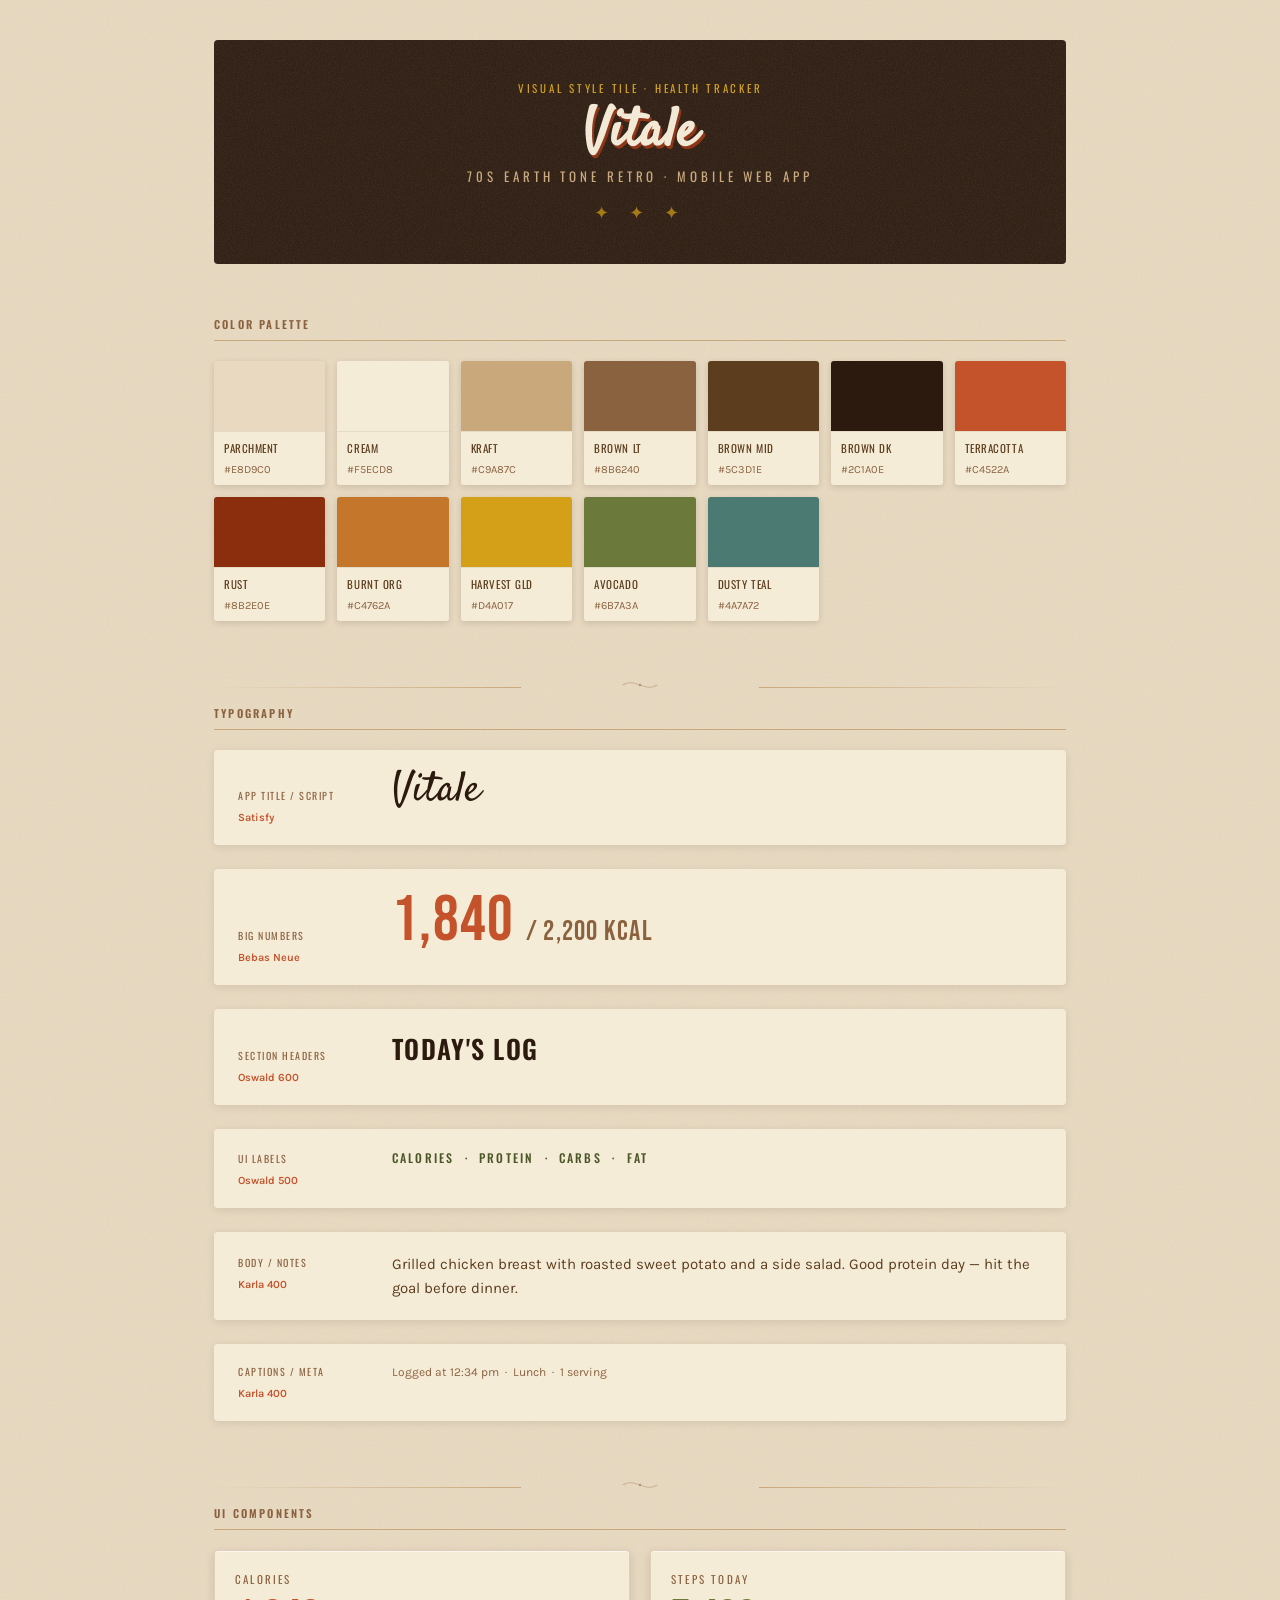
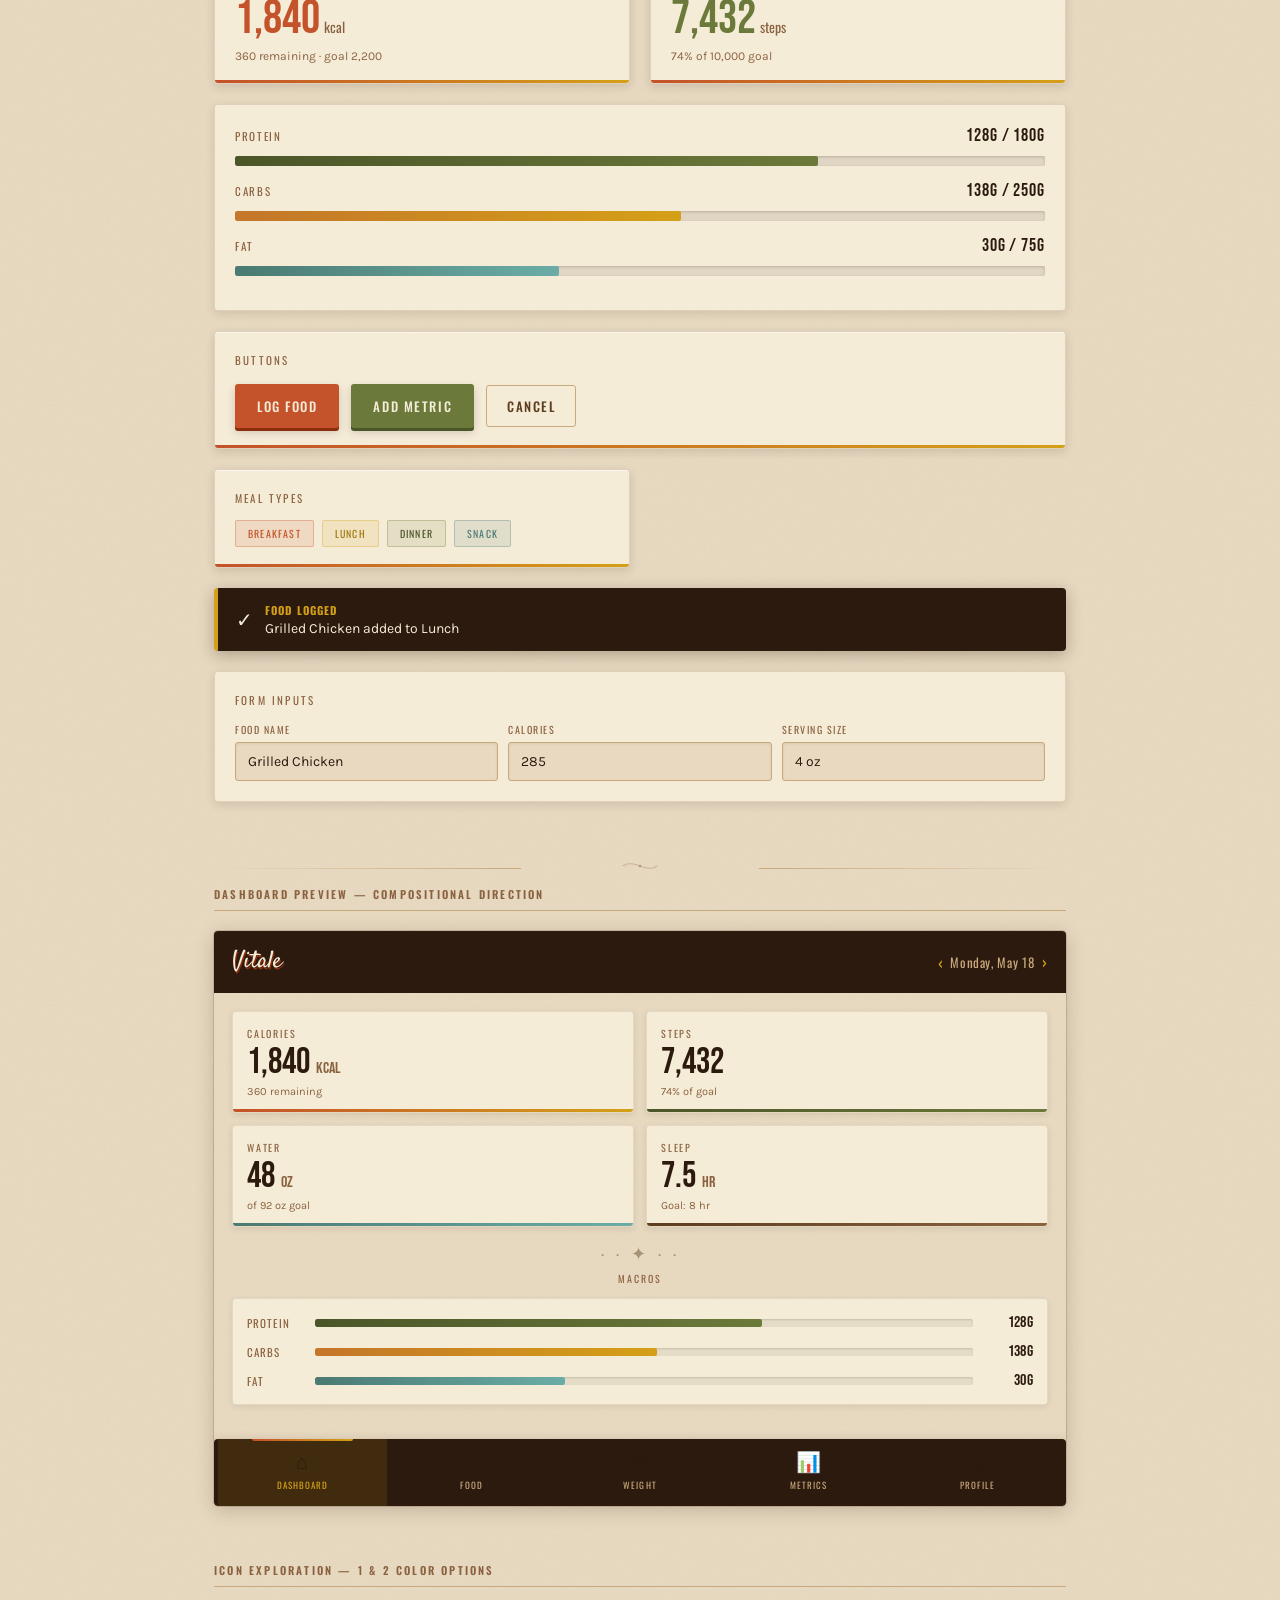
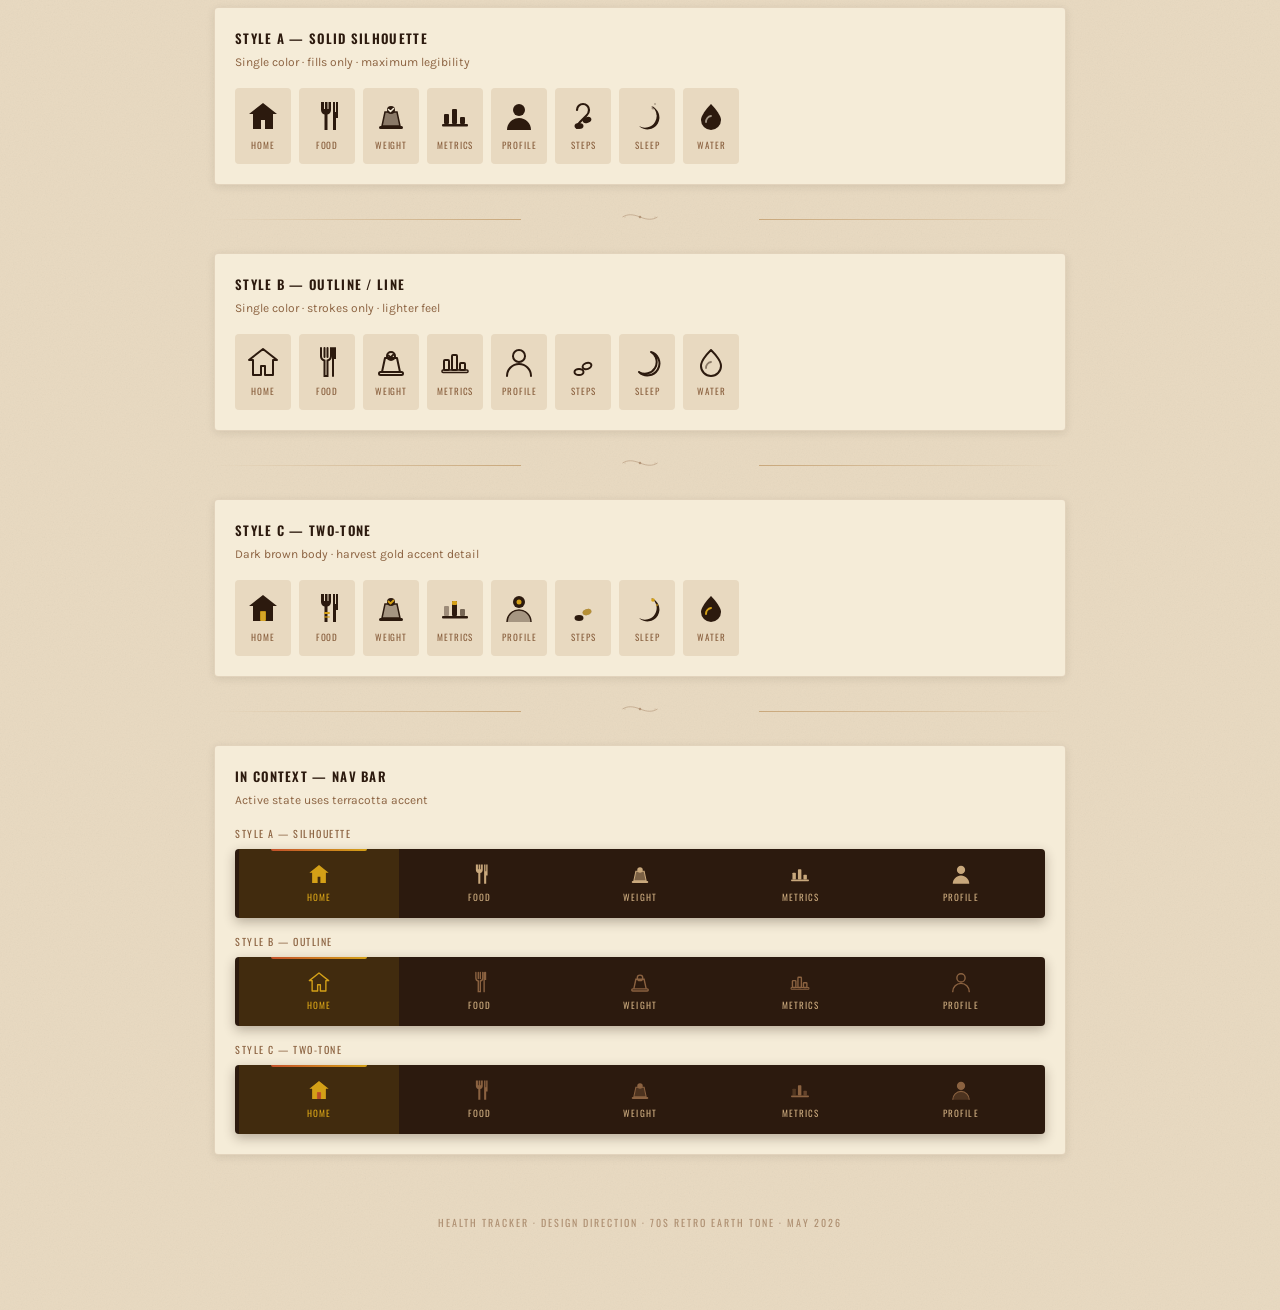
==== style-tile.html @ 986848d3 "Design refresh: Vitale brand, earth-tone palette, full UI overhaul - New design system: parchment/kr" ====
<!DOCTYPE html>
<html lang="en">
<head>
<meta charset="UTF-8">
<meta name="viewport" content="width=device-width, initial-scale=1.0">
<title>Health Tracker — Style Tile</title>
<link rel="preconnect" href="https://fonts.googleapis.com">
<link rel="preconnect" href="https://fonts.gstatic.com" crossorigin>
<link href="https://fonts.googleapis.com/css2?family=Bebas+Neue&family=Playfair+Display:ital,wght@0,700;1,400&family=Satisfy&family=Karla:wght@400;600;700&family=Oswald:wght@400;500;600&display=swap" rel="stylesheet">
<style>
  /* ── Reset ── */
  *, *::before, *::after { box-sizing: border-box; margin: 0; padding: 0; }

  /* ── Palette ── */
  :root {
    --parchment:    #E8D9C0;
    --kraft:        #C9A87C;
    --cream:        #F5ECD8;
    --brown-dark:   #2C1A0E;
    --brown-mid:    #5C3D1E;
    --brown-light:  #8B6240;
    --terracotta:   #C4522A;
    --burnt-orange: #C4762A;
    --harvest-gold: #D4A017;
    --avocado:      #6B7A3A;
    --avocado-dark: #4A5628;
    --dusty-teal:   #4A7A72;
    --rust:         #8B2E0E;
  }

  /* ── Grain texture via SVG noise ── */
  body {
    background-color: var(--parchment);
    background-image: url("data:image/svg+xml,%3Csvg xmlns='http://www.w3.org/2000/svg' width='300' height='300'%3E%3Cfilter id='n'%3E%3CfeTurbulence type='fractalNoise' baseFrequency='0.75' numOctaves='4' stitchTiles='stitch'/%3E%3CfeColorMatrix type='saturate' values='0'/%3E%3C/filter%3E%3Crect width='300' height='300' filter='url(%23n)' opacity='0.08'/%3E%3C/svg%3E");
    font-family: 'Karla', sans-serif;
    color: var(--brown-dark);
    padding: 40px 24px 80px;
    max-width: 900px;
    margin: 0 auto;
  }

  /* ── Section utility ── */
  .section { margin-bottom: 56px; }
  .section-label {
    font-family: 'Oswald', sans-serif;
    font-size: 11px;
    font-weight: 600;
    letter-spacing: 0.2em;
    text-transform: uppercase;
    color: var(--brown-light);
    margin-bottom: 20px;
    padding-bottom: 8px;
    border-bottom: 1px solid var(--kraft);
  }

  /* ── Flourish divider ── */
  .flourish {
    text-align: center;
    color: var(--brown-light);
    font-size: 22px;
    margin: 8px 0 28px;
    opacity: 0.6;
    letter-spacing: 6px;
  }

  /* ══════════════════════════════════
     HEADER
  ══════════════════════════════════ */
  .tile-header {
    text-align: center;
    margin-bottom: 52px;
    padding: 40px 24px;
    background: var(--brown-dark);
    border-radius: 4px;
    position: relative;
    overflow: hidden;
  }
  .tile-header::before {
    content: '';
    position: absolute;
    inset: 0;
    background-image: url("data:image/svg+xml,%3Csvg xmlns='http://www.w3.org/2000/svg' width='300' height='300'%3E%3Cfilter id='n'%3E%3CfeTurbulence type='fractalNoise' baseFrequency='0.75' numOctaves='4' stitchTiles='stitch'/%3E%3CfeColorMatrix type='saturate' values='0'/%3E%3C/filter%3E%3Crect width='300' height='300' filter='url(%23n)' opacity='0.12'/%3E%3C/svg%3E");
    pointer-events: none;
  }
  .tile-header .eyebrow {
    font-family: 'Oswald', sans-serif;
    font-size: 11px;
    letter-spacing: 0.25em;
    text-transform: uppercase;
    color: var(--harvest-gold);
    margin-bottom: 10px;
  }
  .tile-header h1 {
    font-family: 'Satisfy', cursive;
    font-size: 54px;
    color: var(--cream);
    line-height: 1;
    margin-bottom: 6px;
    text-shadow: 2px 3px 0 var(--rust);
  }
  .tile-header .subtitle {
    font-family: 'Oswald', sans-serif;
    font-size: 13px;
    letter-spacing: 0.3em;
    text-transform: uppercase;
    color: var(--kraft);
  }
  .header-ornament {
    color: var(--harvest-gold);
    font-size: 18px;
    margin-top: 16px;
    opacity: 0.7;
    letter-spacing: 8px;
  }

  /* ══════════════════════════════════
     COLOR PALETTE
  ══════════════════════════════════ */
  .palette-grid {
    display: grid;
    grid-template-columns: repeat(auto-fill, minmax(100px, 1fr));
    gap: 12px;
  }
  .swatch {
    border-radius: 3px;
    overflow: hidden;
    box-shadow: 0 2px 6px rgba(44,26,14,0.15);
  }
  .swatch-color {
    height: 70px;
  }
  .swatch-info {
    background: var(--cream);
    padding: 8px 10px;
    border-top: 1px solid rgba(44,26,14,0.08);
  }
  .swatch-name {
    font-family: 'Oswald', sans-serif;
    font-size: 11px;
    letter-spacing: 0.05em;
    text-transform: uppercase;
    color: var(--brown-mid);
    display: block;
    margin-bottom: 2px;
  }
  .swatch-hex {
    font-family: 'Karla', monospace;
    font-size: 11px;
    color: var(--brown-light);
  }

  /* ══════════════════════════════════
     TYPOGRAPHY
  ══════════════════════════════════ */
  .type-specimens { display: flex; flex-direction: column; gap: 24px; }
  .type-specimen {
    background: var(--cream);
    border-radius: 4px;
    padding: 20px 24px;
    box-shadow: 0 2px 8px rgba(44,26,14,0.10);
    display: flex;
    align-items: baseline;
    gap: 24px;
  }
  .type-meta {
    min-width: 130px;
    flex-shrink: 0;
  }
  .type-role {
    font-family: 'Oswald', sans-serif;
    font-size: 10px;
    letter-spacing: 0.15em;
    text-transform: uppercase;
    color: var(--brown-light);
    display: block;
    margin-bottom: 3px;
  }
  .type-font-name {
    font-size: 11px;
    color: var(--terracotta);
    font-weight: 600;
  }

  .type-app-title {
    font-family: 'Satisfy', cursive;
    font-size: 42px;
    color: var(--brown-dark);
    line-height: 1;
  }
  .type-display-num {
    font-family: 'Bebas Neue', sans-serif;
    font-size: 64px;
    color: var(--terracotta);
    line-height: 1;
    letter-spacing: 0.02em;
  }
  .type-display-num span {
    font-size: 28px;
    color: var(--brown-light);
  }
  .type-heading {
    font-family: 'Oswald', sans-serif;
    font-size: 26px;
    font-weight: 600;
    letter-spacing: 0.05em;
    text-transform: uppercase;
    color: var(--brown-dark);
  }
  .type-label {
    font-family: 'Oswald', sans-serif;
    font-size: 12px;
    font-weight: 500;
    letter-spacing: 0.18em;
    text-transform: uppercase;
    color: var(--avocado-dark);
  }
  .type-body {
    font-family: 'Karla', sans-serif;
    font-size: 15px;
    line-height: 1.6;
    color: var(--brown-mid);
  }
  .type-caption {
    font-family: 'Karla', sans-serif;
    font-size: 12px;
    color: var(--brown-light);
  }

  /* ══════════════════════════════════
     UI COMPONENTS
  ══════════════════════════════════ */
  .components-grid {
    display: grid;
    grid-template-columns: 1fr 1fr;
    gap: 20px;
  }
  @media (max-width: 600px) { .components-grid { grid-template-columns: 1fr; } }

  /* Card */
  .demo-card {
    background: var(--cream);
    border-radius: 4px;
    padding: 20px;
    box-shadow: 0 3px 10px rgba(44,26,14,0.14), inset 0 1px 0 rgba(255,255,255,0.6);
    border: 1px solid rgba(139,98,64,0.2);
    position: relative;
  }
  .demo-card::after {
    content: '';
    position: absolute;
    bottom: 0; left: 0; right: 0;
    height: 3px;
    background: linear-gradient(to right, var(--terracotta), var(--harvest-gold));
    border-radius: 0 0 4px 4px;
  }
  .card-title {
    font-family: 'Oswald', sans-serif;
    font-size: 11px;
    letter-spacing: 0.2em;
    text-transform: uppercase;
    color: var(--brown-light);
    margin-bottom: 8px;
  }
  .card-value {
    font-family: 'Bebas Neue', sans-serif;
    font-size: 48px;
    color: var(--terracotta);
    line-height: 1;
  }
  .card-unit {
    font-family: 'Oswald', sans-serif;
    font-size: 14px;
    color: var(--brown-light);
    margin-left: 4px;
  }
  .card-sub {
    font-family: 'Karla', sans-serif;
    font-size: 12px;
    color: var(--brown-light);
    margin-top: 6px;
  }

  /* Progress bar */
  .demo-progress { padding: 20px; background: var(--cream); border-radius: 4px; box-shadow: 0 3px 10px rgba(44,26,14,0.12); border: 1px solid rgba(139,98,64,0.2); }
  .progress-label-row { display: flex; justify-content: space-between; align-items: baseline; margin-bottom: 10px; }
  .progress-label { font-family: 'Oswald', sans-serif; font-size: 11px; letter-spacing: 0.15em; text-transform: uppercase; color: var(--brown-light); }
  .progress-vals { font-family: 'Bebas Neue', sans-serif; font-size: 18px; color: var(--brown-dark); letter-spacing: 0.05em; }
  .progress-track {
    background: rgba(44,26,14,0.1);
    border-radius: 2px;
    height: 10px;
    margin-bottom: 14px;
    overflow: hidden;
    box-shadow: inset 0 1px 3px rgba(44,26,14,0.2);
  }
  .progress-fill {
    height: 100%;
    border-radius: 2px;
    background: linear-gradient(to right, var(--terracotta), var(--harvest-gold));
  }
  .progress-fill.protein { background: linear-gradient(to right, var(--avocado-dark), var(--avocado)); width: 72%; }
  .progress-fill.carbs   { background: linear-gradient(to right, var(--burnt-orange), var(--harvest-gold)); width: 55%; }
  .progress-fill.fat     { background: linear-gradient(to right, var(--dusty-teal), #6AADA6); width: 40%; }
  .progress-fill.calories { width: 78%; }

  /* Buttons */
  .button-row { display: flex; flex-wrap: wrap; gap: 12px; align-items: center; }
  .btn {
    font-family: 'Oswald', sans-serif;
    font-weight: 500;
    font-size: 13px;
    letter-spacing: 0.12em;
    text-transform: uppercase;
    border: none;
    border-radius: 3px;
    padding: 12px 22px;
    cursor: pointer;
    position: relative;
    transition: transform 0.1s, box-shadow 0.1s;
  }
  .btn:active { transform: translateY(1px); }
  .btn-primary {
    background: var(--terracotta);
    color: var(--cream);
    box-shadow: 0 3px 0 var(--rust), 0 4px 8px rgba(44,26,14,0.2);
  }
  .btn-primary:active { box-shadow: 0 1px 0 var(--rust); }
  .btn-secondary {
    background: var(--avocado);
    color: var(--cream);
    box-shadow: 0 3px 0 var(--avocado-dark), 0 4px 8px rgba(44,26,14,0.2);
  }
  .btn-secondary:active { box-shadow: 0 1px 0 var(--avocado-dark); }
  .btn-ghost {
    background: transparent;
    color: var(--brown-mid);
    border: 1.5px solid var(--kraft);
    box-shadow: none;
    padding: 10px 20px;
  }
  .btn-ghost:hover { border-color: var(--brown-mid); }

  /* Nav bar */
  .demo-nav {
    background: var(--brown-dark);
    border-radius: 4px;
    padding: 0 4px;
    display: flex;
    align-items: stretch;
    overflow: hidden;
    box-shadow: 0 4px 12px rgba(44,26,14,0.3);
    grid-column: 1 / -1;
  }
  .nav-item {
    flex: 1;
    display: flex;
    flex-direction: column;
    align-items: center;
    justify-content: center;
    padding: 14px 4px;
    gap: 5px;
    cursor: pointer;
    position: relative;
    transition: background 0.15s;
  }
  .nav-item.active { background: rgba(212,160,23,0.12); }
  .nav-item.active::before {
    content: '';
    position: absolute;
    top: 0; left: 20%; right: 20%;
    height: 2px;
    background: linear-gradient(to right, var(--terracotta), var(--harvest-gold));
    border-radius: 0 0 2px 2px;
  }
  .nav-icon { font-size: 20px; line-height: 1; }
  .nav-label {
    font-family: 'Oswald', sans-serif;
    font-size: 9px;
    letter-spacing: 0.12em;
    text-transform: uppercase;
    color: var(--kraft);
  }
  .nav-item.active .nav-label { color: var(--harvest-gold); }

  /* Input */
  .demo-input-wrap { grid-column: 1 / -1; background: var(--cream); border-radius: 4px; padding: 20px; box-shadow: 0 3px 10px rgba(44,26,14,0.12); border: 1px solid rgba(139,98,64,0.2); }
  .input-row { display: flex; gap: 10px; flex-wrap: wrap; }
  .field-group { display: flex; flex-direction: column; gap: 5px; flex: 1; min-width: 140px; }
  .field-label { font-family: 'Oswald', sans-serif; font-size: 10px; letter-spacing: 0.15em; text-transform: uppercase; color: var(--brown-light); }
  .field-input {
    font-family: 'Karla', sans-serif;
    font-size: 14px;
    color: var(--brown-dark);
    background: var(--parchment);
    border: 1.5px solid var(--kraft);
    border-radius: 3px;
    padding: 10px 12px;
    outline: none;
    transition: border-color 0.15s;
    box-shadow: inset 0 1px 3px rgba(44,26,14,0.08);
  }
  .field-input:focus { border-color: var(--terracotta); }
  .field-input::placeholder { color: var(--kraft); }

  /* Tag / badge */
  .badge-row { display: flex; gap: 8px; flex-wrap: wrap; }
  .badge {
    font-family: 'Oswald', sans-serif;
    font-size: 10px;
    letter-spacing: 0.12em;
    text-transform: uppercase;
    padding: 5px 12px;
    border-radius: 2px;
  }
  .badge-breakfast { background: rgba(196,82,42,0.12); color: var(--terracotta); border: 1px solid rgba(196,82,42,0.3); }
  .badge-lunch     { background: rgba(212,160,23,0.12); color: #A07810; border: 1px solid rgba(212,160,23,0.3); }
  .badge-dinner    { background: rgba(107,122,58,0.12); color: var(--avocado-dark); border: 1px solid rgba(107,122,58,0.3); }
  .badge-snack     { background: rgba(74,122,114,0.12); color: var(--dusty-teal); border: 1px solid rgba(74,122,114,0.3); }

  /* Toast */
  .demo-toast {
    background: var(--brown-dark);
    color: var(--cream);
    border-radius: 4px;
    padding: 14px 18px;
    display: flex;
    align-items: center;
    gap: 12px;
    box-shadow: 0 4px 16px rgba(44,26,14,0.3);
    grid-column: 1 / -1;
    border-left: 4px solid var(--harvest-gold);
  }
  .toast-icon { font-size: 20px; }
  .toast-msg { font-family: 'Karla', sans-serif; font-size: 14px; }
  .toast-msg strong { font-family: 'Oswald', sans-serif; font-size: 11px; letter-spacing: 0.1em; text-transform: uppercase; display: block; color: var(--harvest-gold); margin-bottom: 2px; }

  /* Section divider flourish */
  .divider-flourish {
    text-align: center;
    margin: 8px 0;
    position: relative;
    color: var(--brown-light);
  }
  .divider-flourish::before,
  .divider-flourish::after {
    content: '';
    position: absolute;
    top: 50%;
    width: 36%;
    height: 1px;
    background: linear-gradient(to right, transparent, var(--kraft));
  }
  .divider-flourish::before { left: 0; background: linear-gradient(to right, transparent, var(--kraft)); }
  .divider-flourish::after  { right: 0; background: linear-gradient(to left, transparent, var(--kraft)); }
  .divider-flourish svg { width: 40px; height: 16px; opacity: 0.55; }

  /* ── Dashboard mini preview ── */
  .dash-preview {
    background: var(--parchment);
    border-radius: 4px;
    overflow: hidden;
    box-shadow: 0 4px 20px rgba(44,26,14,0.2), 0 0 0 1px rgba(139,98,64,0.25);
    grid-column: 1 / -1;
    background-image: url("data:image/svg+xml,%3Csvg xmlns='http://www.w3.org/2000/svg' width='300' height='300'%3E%3Cfilter id='n'%3E%3CfeTurbulence type='fractalNoise' baseFrequency='0.75' numOctaves='4' stitchTiles='stitch'/%3E%3CfeColorMatrix type='saturate' values='0'/%3E%3C/filter%3E%3Crect width='300' height='300' filter='url(%23n)' opacity='0.06'/%3E%3C/svg%3E");
  }
  .dash-topbar {
    background: var(--brown-dark);
    padding: 14px 18px;
    display: flex;
    align-items: center;
    justify-content: space-between;
  }
  .dash-app-name {
    font-family: 'Satisfy', cursive;
    font-size: 24px;
    color: var(--cream);
    text-shadow: 1px 2px 0 var(--rust);
  }
  .dash-date-nav {
    display: flex;
    align-items: center;
    gap: 8px;
    font-family: 'Oswald', sans-serif;
    font-size: 13px;
    color: var(--kraft);
    letter-spacing: 0.05em;
  }
  .dash-date-nav .arrow { color: var(--harvest-gold); cursor: pointer; font-size: 16px; }
  .dash-body { padding: 18px; }
  .dash-date-label {
    font-family: 'Oswald', sans-serif;
    font-size: 11px;
    letter-spacing: 0.2em;
    text-transform: uppercase;
    color: var(--brown-light);
    margin-bottom: 14px;
    text-align: center;
  }
  .dash-stat-row { display: grid; grid-template-columns: 1fr 1fr; gap: 12px; margin-bottom: 16px; }
  .dash-stat {
    background: var(--cream);
    border-radius: 4px;
    padding: 14px;
    box-shadow: 0 2px 6px rgba(44,26,14,0.1);
    border: 1px solid rgba(139,98,64,0.15);
    position: relative;
    overflow: hidden;
  }
  .dash-stat::after {
    content: '';
    position: absolute;
    bottom: 0; left: 0; right: 0;
    height: 3px;
  }
  .dash-stat.calories::after { background: linear-gradient(to right, var(--terracotta), var(--harvest-gold)); }
  .dash-stat.steps::after    { background: linear-gradient(to right, var(--avocado-dark), var(--avocado)); }
  .dash-stat.water::after    { background: linear-gradient(to right, var(--dusty-teal), #6AADA6); }
  .dash-stat.sleep::after    { background: linear-gradient(to right, var(--brown-mid), var(--brown-light)); }
  .dash-stat-label { font-family: 'Oswald', sans-serif; font-size: 10px; letter-spacing: 0.18em; text-transform: uppercase; color: var(--brown-light); margin-bottom: 4px; }
  .dash-stat-val { font-family: 'Bebas Neue', sans-serif; font-size: 36px; color: var(--brown-dark); line-height: 1; }
  .dash-stat-val .unit { font-size: 16px; color: var(--brown-light); }
  .dash-stat-sub { font-family: 'Karla', sans-serif; font-size: 11px; color: var(--brown-light); margin-top: 4px; }
  .dash-macro-section { margin-bottom: 16px; }
  .dash-macro-title {
    font-family: 'Oswald', sans-serif;
    font-size: 10px;
    letter-spacing: 0.2em;
    text-transform: uppercase;
    color: var(--brown-light);
    text-align: center;
    margin-bottom: 12px;
  }
  .dash-macro-bars { display: flex; flex-direction: column; gap: 10px; background: var(--cream); border-radius: 4px; padding: 14px; border: 1px solid rgba(139,98,64,0.15); box-shadow: 0 2px 6px rgba(44,26,14,0.08); }
  .macro-row { display: flex; align-items: center; gap: 10px; }
  .macro-name { font-family: 'Oswald', sans-serif; font-size: 11px; letter-spacing: 0.1em; text-transform: uppercase; color: var(--brown-light); width: 58px; flex-shrink: 0; }
  .macro-bar-track { flex: 1; background: rgba(44,26,14,0.08); border-radius: 2px; height: 8px; overflow: hidden; box-shadow: inset 0 1px 2px rgba(44,26,14,0.15); }
  .macro-bar-fill { height: 100%; border-radius: 2px; }
  .macro-bar-fill.p { background: linear-gradient(to right, var(--avocado-dark), var(--avocado)); width: 68%; }
  .macro-bar-fill.c { background: linear-gradient(to right, var(--burnt-orange), var(--harvest-gold)); width: 52%; }
  .macro-bar-fill.f { background: linear-gradient(to right, var(--dusty-teal), #6AADA6); width: 38%; }
  .macro-val { font-family: 'Bebas Neue', sans-serif; font-size: 16px; color: var(--brown-dark); width: 50px; text-align: right; letter-spacing: 0.02em; }

  /* ornament SVG inline */
  .ornament-row {
    display: flex;
    justify-content: center;
    gap: 20px;
    align-items: center;
    opacity: 0.45;
    margin: 6px 0;
    color: var(--brown-mid);
    font-size: 18px;
    letter-spacing: 4px;
  }

  /* ── Footer note ── */
  .tile-footer {
    margin-top: 60px;
    text-align: center;
    font-family: 'Oswald', sans-serif;
    font-size: 10px;
    letter-spacing: 0.2em;
    text-transform: uppercase;
    color: var(--brown-light);
    opacity: 0.6;
  }
</style>
</head>
<body>

<!-- ══ HEADER ══ -->
<div class="tile-header">
  <div class="eyebrow">Visual Style Tile · Health Tracker</div>
  <h1>Vitale</h1>
  <div class="subtitle">70s Earth Tone Retro · Mobile Web App</div>
  <div class="header-ornament">✦ ✦ ✦</div>
</div>


<!-- ══ COLOR PALETTE ══ -->
<div class="section">
  <div class="section-label">Color Palette</div>
  <div class="palette-grid">

    <div class="swatch">
      <div class="swatch-color" style="background:#E8D9C0;"></div>
      <div class="swatch-info"><span class="swatch-name">Parchment</span><span class="swatch-hex">#E8D9C0</span></div>
    </div>
    <div class="swatch">
      <div class="swatch-color" style="background:#F5ECD8;"></div>
      <div class="swatch-info"><span class="swatch-name">Cream</span><span class="swatch-hex">#F5ECD8</span></div>
    </div>
    <div class="swatch">
      <div class="swatch-color" style="background:#C9A87C;"></div>
      <div class="swatch-info"><span class="swatch-name">Kraft</span><span class="swatch-hex">#C9A87C</span></div>
    </div>
    <div class="swatch">
      <div class="swatch-color" style="background:#8B6240;"></div>
      <div class="swatch-info"><span class="swatch-name">Brown Lt</span><span class="swatch-hex">#8B6240</span></div>
    </div>
    <div class="swatch">
      <div class="swatch-color" style="background:#5C3D1E;"></div>
      <div class="swatch-info"><span class="swatch-name">Brown Mid</span><span class="swatch-hex">#5C3D1E</span></div>
    </div>
    <div class="swatch">
      <div class="swatch-color" style="background:#2C1A0E;"></div>
      <div class="swatch-info"><span class="swatch-name">Brown Dk</span><span class="swatch-hex">#2C1A0E</span></div>
    </div>
    <div class="swatch">
      <div class="swatch-color" style="background:#C4522A;"></div>
      <div class="swatch-info"><span class="swatch-name">Terracotta</span><span class="swatch-hex">#C4522A</span></div>
    </div>
    <div class="swatch">
      <div class="swatch-color" style="background:#8B2E0E;"></div>
      <div class="swatch-info"><span class="swatch-name">Rust</span><span class="swatch-hex">#8B2E0E</span></div>
    </div>
    <div class="swatch">
      <div class="swatch-color" style="background:#C4762A;"></div>
      <div class="swatch-info"><span class="swatch-name">Burnt Org</span><span class="swatch-hex">#C4762A</span></div>
    </div>
    <div class="swatch">
      <div class="swatch-color" style="background:#D4A017;"></div>
      <div class="swatch-info"><span class="swatch-name">Harvest Gld</span><span class="swatch-hex">#D4A017</span></div>
    </div>
    <div class="swatch">
      <div class="swatch-color" style="background:#6B7A3A;"></div>
      <div class="swatch-info"><span class="swatch-name">Avocado</span><span class="swatch-hex">#6B7A3A</span></div>
    </div>
    <div class="swatch">
      <div class="swatch-color" style="background:#4A7A72;"></div>
      <div class="swatch-info"><span class="swatch-name">Dusty Teal</span><span class="swatch-hex">#4A7A72</span></div>
    </div>

  </div>
</div>

<div class="divider-flourish">
  <svg viewBox="0 0 80 20" fill="none" xmlns="http://www.w3.org/2000/svg">
    <path d="M5 10 C15 4, 25 4, 40 10 C55 16, 65 16, 75 10" stroke="#8B6240" stroke-width="1.2" fill="none"/>
    <circle cx="40" cy="10" r="2.5" fill="#8B6240"/>
    <circle cx="10" cy="10" r="1.2" fill="#8B6240" opacity="0.5"/>
    <circle cx="70" cy="10" r="1.2" fill="#8B6240" opacity="0.5"/>
  </svg>
</div>


<!-- ══ TYPOGRAPHY ══ -->
<div class="section">
  <div class="section-label">Typography</div>
  <div class="type-specimens">

    <div class="type-specimen">
      <div class="type-meta">
        <span class="type-role">App Title / Script</span>
        <span class="type-font-name">Satisfy</span>
      </div>
      <div class="type-app-title">Vitale</div>
    </div>

    <div class="type-specimen">
      <div class="type-meta">
        <span class="type-role">Big Numbers</span>
        <span class="type-font-name">Bebas Neue</span>
      </div>
      <div class="type-display-num">1,840 <span>/ 2,200 kcal</span></div>
    </div>

    <div class="type-specimen">
      <div class="type-meta">
        <span class="type-role">Section Headers</span>
        <span class="type-font-name">Oswald 600</span>
      </div>
      <div class="type-heading">Today's Log</div>
    </div>

    <div class="type-specimen">
      <div class="type-meta">
        <span class="type-role">UI Labels</span>
        <span class="type-font-name">Oswald 500</span>
      </div>
      <div class="type-label">Calories &nbsp;·&nbsp; Protein &nbsp;·&nbsp; Carbs &nbsp;·&nbsp; Fat</div>
    </div>

    <div class="type-specimen" style="align-items: flex-start;">
      <div class="type-meta" style="padding-top:3px;">
        <span class="type-role">Body / Notes</span>
        <span class="type-font-name">Karla 400</span>
      </div>
      <div class="type-body">Grilled chicken breast with roasted sweet potato and a side salad. Good protein day — hit the goal before dinner.</div>
    </div>

    <div class="type-specimen">
      <div class="type-meta">
        <span class="type-role">Captions / Meta</span>
        <span class="type-font-name">Karla 400</span>
      </div>
      <div class="type-caption">Logged at 12:34 pm &nbsp;·&nbsp; Lunch &nbsp;·&nbsp; 1 serving</div>
    </div>

  </div>
</div>

<div class="divider-flourish">
  <svg viewBox="0 0 80 20" fill="none" xmlns="http://www.w3.org/2000/svg">
    <path d="M5 10 C15 4, 25 4, 40 10 C55 16, 65 16, 75 10" stroke="#8B6240" stroke-width="1.2" fill="none"/>
    <circle cx="40" cy="10" r="2.5" fill="#8B6240"/>
    <circle cx="10" cy="10" r="1.2" fill="#8B6240" opacity="0.5"/>
    <circle cx="70" cy="10" r="1.2" fill="#8B6240" opacity="0.5"/>
  </svg>
</div>


<!-- ══ UI COMPONENTS ══ -->
<div class="section">
  <div class="section-label">UI Components</div>
  <div class="components-grid">

    <!-- Stat cards -->
    <div class="demo-card">
      <div class="card-title">Calories</div>
      <div><span class="card-value">1,840</span><span class="card-unit">kcal</span></div>
      <div class="card-sub">360 remaining · goal 2,200</div>
    </div>

    <div class="demo-card" style="--c:var(--avocado)">
      <div class="card-title">Steps Today</div>
      <div><span class="card-value" style="color:var(--avocado);">7,432</span><span class="card-unit">steps</span></div>
      <div class="card-sub">74% of 10,000 goal</div>
    </div>

    <!-- Macro progress bars -->
    <div class="demo-progress" style="grid-column: 1 / -1;">
      <div class="progress-label-row">
        <span class="progress-label">Protein</span>
        <span class="progress-vals">128g / 180g</span>
      </div>
      <div class="progress-track"><div class="progress-fill protein"></div></div>

      <div class="progress-label-row">
        <span class="progress-label">Carbs</span>
        <span class="progress-vals">138g / 250g</span>
      </div>
      <div class="progress-track"><div class="progress-fill carbs"></div></div>

      <div class="progress-label-row">
        <span class="progress-label">Fat</span>
        <span class="progress-vals">30g / 75g</span>
      </div>
      <div class="progress-track"><div class="progress-fill fat"></div></div>
    </div>

    <!-- Buttons -->
    <div class="demo-card" style="grid-column: 1 / -1;">
      <div class="card-title" style="margin-bottom:16px;">Buttons</div>
      <div class="button-row">
        <button class="btn btn-primary">Log Food</button>
        <button class="btn btn-secondary">Add Metric</button>
        <button class="btn btn-ghost">Cancel</button>
      </div>
    </div>

    <!-- Meal type badges -->
    <div class="demo-card">
      <div class="card-title" style="margin-bottom:14px;">Meal Types</div>
      <div class="badge-row">
        <span class="badge badge-breakfast">Breakfast</span>
        <span class="badge badge-lunch">Lunch</span>
        <span class="badge badge-dinner">Dinner</span>
        <span class="badge badge-snack">Snack</span>
      </div>
    </div>

    <!-- Toast notification -->
    <div class="demo-toast">
      <span class="toast-icon">✓</span>
      <div class="toast-msg">
        <strong>Food Logged</strong>
        Grilled Chicken added to Lunch
      </div>
    </div>

    <!-- Form inputs -->
    <div class="demo-input-wrap">
      <div class="card-title" style="margin-bottom:14px;">Form Inputs</div>
      <div class="input-row">
        <div class="field-group">
          <label class="field-label">Food Name</label>
          <input class="field-input" type="text" placeholder="Search or type…" value="Grilled Chicken">
        </div>
        <div class="field-group">
          <label class="field-label">Calories</label>
          <input class="field-input" type="text" placeholder="0" value="285">
        </div>
        <div class="field-group">
          <label class="field-label">Serving Size</label>
          <input class="field-input" type="text" placeholder="e.g. 4 oz" value="4 oz">
        </div>
      </div>
    </div>

  </div>
</div>

<div class="divider-flourish">
  <svg viewBox="0 0 80 20" fill="none" xmlns="http://www.w3.org/2000/svg">
    <path d="M5 10 C15 4, 25 4, 40 10 C55 16, 65 16, 75 10" stroke="#8B6240" stroke-width="1.2" fill="none"/>
    <circle cx="40" cy="10" r="2.5" fill="#8B6240"/>
    <circle cx="10" cy="10" r="1.2" fill="#8B6240" opacity="0.5"/>
    <circle cx="70" cy="10" r="1.2" fill="#8B6240" opacity="0.5"/>
  </svg>
</div>


<!-- ══ DASHBOARD PREVIEW ══ -->
<div class="section">
  <div class="section-label">Dashboard Preview — Compositional Direction</div>
  <div class="components-grid">
    <div class="dash-preview">

      <!-- Top bar -->
      <div class="dash-topbar">
        <div class="dash-app-name">Vitale</div>
        <div class="dash-date-nav">
          <span class="arrow">‹</span>
          <span>Monday, May 18</span>
          <span class="arrow">›</span>
        </div>
      </div>

      <!-- Body -->
      <div class="dash-body">

        <div class="dash-stat-row">
          <div class="dash-stat calories">
            <div class="dash-stat-label">Calories</div>
            <div class="dash-stat-val">1,840 <span class="unit">kcal</span></div>
            <div class="dash-stat-sub">360 remaining</div>
          </div>
          <div class="dash-stat steps">
            <div class="dash-stat-label">Steps</div>
            <div class="dash-stat-val">7,432</div>
            <div class="dash-stat-sub">74% of goal</div>
          </div>
          <div class="dash-stat water">
            <div class="dash-stat-label">Water</div>
            <div class="dash-stat-val">48 <span class="unit">oz</span></div>
            <div class="dash-stat-sub">of 92 oz goal</div>
          </div>
          <div class="dash-stat sleep">
            <div class="dash-stat-label">Sleep</div>
            <div class="dash-stat-val">7.5 <span class="unit">hr</span></div>
            <div class="dash-stat-sub">Goal: 8 hr</div>
          </div>
        </div>

        <!-- Ornament divider -->
        <div class="ornament-row">· · ✦ · ·</div>

        <div class="dash-macro-section">
          <div class="dash-macro-title">Macros</div>
          <div class="dash-macro-bars">
            <div class="macro-row">
              <span class="macro-name">Protein</span>
              <div class="macro-bar-track"><div class="macro-bar-fill p"></div></div>
              <span class="macro-val">128g</span>
            </div>
            <div class="macro-row">
              <span class="macro-name">Carbs</span>
              <div class="macro-bar-track"><div class="macro-bar-fill c"></div></div>
              <span class="macro-val">138g</span>
            </div>
            <div class="macro-row">
              <span class="macro-name">Fat</span>
              <div class="macro-bar-track"><div class="macro-bar-fill f"></div></div>
              <span class="macro-val">30g</span>
            </div>
          </div>
        </div>

      </div>

      <!-- Nav bar -->
      <div class="demo-nav">
        <div class="nav-item active">
          <span class="nav-icon">⌂</span>
          <span class="nav-label">Dashboard</span>
        </div>
        <div class="nav-item">
          <span class="nav-icon">🍽</span>
          <span class="nav-label">Food</span>
        </div>
        <div class="nav-item">
          <span class="nav-icon">⚖</span>
          <span class="nav-label">Weight</span>
        </div>
        <div class="nav-item">
          <span class="nav-icon">📊</span>
          <span class="nav-label">Metrics</span>
        </div>
        <div class="nav-item">
          <span class="nav-icon">◎</span>
          <span class="nav-label">Profile</span>
        </div>
      </div>

    </div>
  </div>
</div>


<!-- ══ ICON EXPLORATION ══ -->
<div class="section">
  <div class="section-label">Icon Exploration — 1 &amp; 2 Color Options</div>

  <!-- Style A: Solid Silhouette — single color -->
  <div class="icon-style-block">
    <div class="icon-style-label">
      <span class="icon-style-name">Style A — Solid Silhouette</span>
      <span class="icon-style-desc">Single color · fills only · maximum legibility</span>
    </div>
    <div class="icon-row">

      <!-- Home/Dashboard -->
      <div class="icon-cell">
        <svg width="32" height="32" viewBox="0 0 32 32" fill="none" xmlns="http://www.w3.org/2000/svg">
          <path d="M16 3L2 14h4v15h8v-9h4v9h8V14h4L16 3z" fill="#2C1A0E"/>
        </svg>
        <span class="icon-lbl">Home</span>
      </div>

      <!-- Food/Fork & Knife -->
      <div class="icon-cell">
        <svg width="32" height="32" viewBox="0 0 32 32" fill="none" xmlns="http://www.w3.org/2000/svg">
          <path d="M10 2v8c0 2.2 1.5 4 3.5 4.5V30h3V14.5c2-.5 3.5-2.3 3.5-4.5V2h-2.5v7h-1V2h-2.5v7h-1V2H10z" fill="#2C1A0E"/>
          <path d="M22 2v28h3V18h2V2h-2v10h-1V2h-2z" fill="#2C1A0E"/>
        </svg>
        <span class="icon-lbl">Food</span>
      </div>

      <!-- Weight/Scale -->
      <div class="icon-cell">
        <svg width="32" height="32" viewBox="0 0 32 32" fill="none" xmlns="http://www.w3.org/2000/svg">
          <rect x="4" y="26" width="24" height="3" rx="1.5" fill="#2C1A0E"/>
          <path d="M7 26l3-14h12l3 14H7z" fill="#2C1A0E" opacity="0.5"/>
          <path d="M7 26l3-14h12l3 14H7z" stroke="#2C1A0E" stroke-width="1.5" fill="none"/>
          <circle cx="16" cy="10" r="4" fill="#2C1A0E"/>
          <path d="M13.5 9.5l2 2 3-3" stroke="#F5ECD8" stroke-width="1.5" stroke-linecap="round" stroke-linejoin="round"/>
        </svg>
        <span class="icon-lbl">Weight</span>
      </div>

      <!-- Metrics/Chart -->
      <div class="icon-cell">
        <svg width="32" height="32" viewBox="0 0 32 32" fill="none" xmlns="http://www.w3.org/2000/svg">
          <rect x="3" y="24" width="26" height="2.5" rx="1" fill="#2C1A0E"/>
          <rect x="5" y="14" width="5" height="10" rx="1" fill="#2C1A0E"/>
          <rect x="13" y="9" width="5" height="15" rx="1" fill="#2C1A0E"/>
          <rect x="21" y="17" width="5" height="7" rx="1" fill="#2C1A0E"/>
        </svg>
        <span class="icon-lbl">Metrics</span>
      </div>

      <!-- Profile/Person -->
      <div class="icon-cell">
        <svg width="32" height="32" viewBox="0 0 32 32" fill="none" xmlns="http://www.w3.org/2000/svg">
          <circle cx="16" cy="10" r="6" fill="#2C1A0E"/>
          <path d="M4 30c0-6.6 5.4-12 12-12s12 5.4 12 12H4z" fill="#2C1A0E"/>
        </svg>
        <span class="icon-lbl">Profile</span>
      </div>

      <!-- Steps -->
      <div class="icon-cell">
        <svg width="32" height="32" viewBox="0 0 32 32" fill="none" xmlns="http://www.w3.org/2000/svg">
          <path d="M10 28c0-2.2.9-4 2.5-5.5L16 19l3.5-3.5C21.1 14 22 12.2 22 10c0-3.3-2.7-6-6-6S10 6.7 10 10" stroke="#2C1A0E" stroke-width="2.2" stroke-linecap="round" fill="none"/>
          <ellipse cx="12" cy="26" rx="4.5" ry="3" fill="#2C1A0E"/>
          <ellipse cx="20" cy="20" rx="4.5" ry="3" transform="rotate(-20 20 20)" fill="#2C1A0E"/>
        </svg>
        <span class="icon-lbl">Steps</span>
      </div>

      <!-- Sleep/Moon -->
      <div class="icon-cell">
        <svg width="32" height="32" viewBox="0 0 32 32" fill="none" xmlns="http://www.w3.org/2000/svg">
          <path d="M20 6A12 12 0 1 1 8 26 9 9 0 0 0 20 6z" fill="#2C1A0E"/>
          <circle cx="22" cy="8" r="1.5" fill="#2C1A0E" opacity="0.4"/>
          <circle cx="26" cy="14" r="1" fill="#2C1A0E" opacity="0.3"/>
          <circle cx="24" cy="4" r="1" fill="#2C1A0E" opacity="0.3"/>
        </svg>
        <span class="icon-lbl">Sleep</span>
      </div>

      <!-- Water/Drop -->
      <div class="icon-cell">
        <svg width="32" height="32" viewBox="0 0 32 32" fill="none" xmlns="http://www.w3.org/2000/svg">
          <path d="M16 4C16 4 6 14 6 20a10 10 0 0 0 20 0C26 14 16 4 16 4z" fill="#2C1A0E"/>
          <path d="M11 22a6 6 0 0 1 5-6" stroke="#F5ECD8" stroke-width="1.8" stroke-linecap="round" fill="none" opacity="0.6"/>
        </svg>
        <span class="icon-lbl">Water</span>
      </div>

    </div>
  </div>

  <div class="divider-flourish" style="margin: 24px 0;">
    <svg viewBox="0 0 80 20" fill="none" xmlns="http://www.w3.org/2000/svg">
      <path d="M5 10 C15 4, 25 4, 40 10 C55 16, 65 16, 75 10" stroke="#8B6240" stroke-width="1.2" fill="none"/>
      <circle cx="40" cy="10" r="2.5" fill="#8B6240"/>
      <circle cx="10" cy="10" r="1.2" fill="#8B6240" opacity="0.5"/>
      <circle cx="70" cy="10" r="1.2" fill="#8B6240" opacity="0.5"/>
    </svg>
  </div>

  <!-- Style B: Outline — single color -->
  <div class="icon-style-block">
    <div class="icon-style-label">
      <span class="icon-style-name">Style B — Outline / Line</span>
      <span class="icon-style-desc">Single color · strokes only · lighter feel</span>
    </div>
    <div class="icon-row">

      <div class="icon-cell">
        <svg width="32" height="32" viewBox="0 0 32 32" fill="none" xmlns="http://www.w3.org/2000/svg">
          <path d="M16 3L2 14h4v15h8v-9h4v9h8V14h4L16 3z" stroke="#2C1A0E" stroke-width="2" stroke-linejoin="round" fill="none"/>
        </svg>
        <span class="icon-lbl">Home</span>
      </div>

      <div class="icon-cell">
        <svg width="32" height="32" viewBox="0 0 32 32" fill="none" xmlns="http://www.w3.org/2000/svg">
          <path d="M10 2v8c0 2.2 1.5 4 3.5 4.5V30h3V14.5c2-.5 3.5-2.3 3.5-4.5V2" stroke="#2C1A0E" stroke-width="2" stroke-linecap="round" fill="none"/>
          <path d="M13.5 2v9M16.5 2v9" stroke="#2C1A0E" stroke-width="2" stroke-linecap="round"/>
          <path d="M22 2v28M22 12h2V2" stroke="#2C1A0E" stroke-width="2" stroke-linecap="round" fill="none"/>
        </svg>
        <span class="icon-lbl">Food</span>
      </div>

      <div class="icon-cell">
        <svg width="32" height="32" viewBox="0 0 32 32" fill="none" xmlns="http://www.w3.org/2000/svg">
          <rect x="4" y="26" width="24" height="3" rx="1.5" stroke="#2C1A0E" stroke-width="2" fill="none"/>
          <path d="M7 26l3-14h12l3 14" stroke="#2C1A0E" stroke-width="2" stroke-linejoin="round" fill="none"/>
          <circle cx="16" cy="10" r="4" stroke="#2C1A0E" stroke-width="2" fill="none"/>
          <path d="M13.5 9.5l2 2 3-3" stroke="#2C1A0E" stroke-width="1.8" stroke-linecap="round" stroke-linejoin="round"/>
        </svg>
        <span class="icon-lbl">Weight</span>
      </div>

      <div class="icon-cell">
        <svg width="32" height="32" viewBox="0 0 32 32" fill="none" xmlns="http://www.w3.org/2000/svg">
          <rect x="3" y="24" width="26" height="2.5" rx="1" stroke="#2C1A0E" stroke-width="1.5" fill="none"/>
          <rect x="5" y="14" width="5" height="10" rx="1" stroke="#2C1A0E" stroke-width="2" fill="none"/>
          <rect x="13" y="9" width="5" height="15" rx="1" stroke="#2C1A0E" stroke-width="2" fill="none"/>
          <rect x="21" y="17" width="5" height="7" rx="1" stroke="#2C1A0E" stroke-width="2" fill="none"/>
        </svg>
        <span class="icon-lbl">Metrics</span>
      </div>

      <div class="icon-cell">
        <svg width="32" height="32" viewBox="0 0 32 32" fill="none" xmlns="http://www.w3.org/2000/svg">
          <circle cx="16" cy="10" r="6" stroke="#2C1A0E" stroke-width="2" fill="none"/>
          <path d="M4 30c0-6.6 5.4-12 12-12s12 5.4 12 12" stroke="#2C1A0E" stroke-width="2" stroke-linecap="round" fill="none"/>
        </svg>
        <span class="icon-lbl">Profile</span>
      </div>

      <div class="icon-cell">
        <svg width="32" height="32" viewBox="0 0 32 32" fill="none" xmlns="http://www.w3.org/2000/svg">
          <ellipse cx="12" cy="26" rx="4.5" ry="3" stroke="#2C1A0E" stroke-width="2" fill="none"/>
          <ellipse cx="20" cy="20" rx="4.5" ry="3" transform="rotate(-20 20 20)" stroke="#2C1A0E" stroke-width="2" fill="none"/>
        </svg>
        <span class="icon-lbl">Steps</span>
      </div>

      <div class="icon-cell">
        <svg width="32" height="32" viewBox="0 0 32 32" fill="none" xmlns="http://www.w3.org/2000/svg">
          <path d="M20 6A12 12 0 1 1 8 26 9 9 0 0 0 20 6z" stroke="#2C1A0E" stroke-width="2" stroke-linejoin="round" fill="none"/>
        </svg>
        <span class="icon-lbl">Sleep</span>
      </div>

      <div class="icon-cell">
        <svg width="32" height="32" viewBox="0 0 32 32" fill="none" xmlns="http://www.w3.org/2000/svg">
          <path d="M16 4C16 4 6 14 6 20a10 10 0 0 0 20 0C26 14 16 4 16 4z" stroke="#2C1A0E" stroke-width="2" stroke-linejoin="round" fill="none"/>
          <path d="M11 22a6 6 0 0 1 5-6" stroke="#2C1A0E" stroke-width="1.8" stroke-linecap="round" fill="none" opacity="0.5"/>
        </svg>
        <span class="icon-lbl">Water</span>
      </div>

    </div>
  </div>

  <div class="divider-flourish" style="margin: 24px 0;">
    <svg viewBox="0 0 80 20" fill="none" xmlns="http://www.w3.org/2000/svg">
      <path d="M5 10 C15 4, 25 4, 40 10 C55 16, 65 16, 75 10" stroke="#8B6240" stroke-width="1.2" fill="none"/>
      <circle cx="40" cy="10" r="2.5" fill="#8B6240"/>
      <circle cx="10" cy="10" r="1.2" fill="#8B6240" opacity="0.5"/>
      <circle cx="70" cy="10" r="1.2" fill="#8B6240" opacity="0.5"/>
    </svg>
  </div>

  <!-- Style C: Two-tone — dark body + gold accent -->
  <div class="icon-style-block">
    <div class="icon-style-label">
      <span class="icon-style-name">Style C — Two-Tone</span>
      <span class="icon-style-desc">Dark brown body · harvest gold accent detail</span>
    </div>
    <div class="icon-row">

      <div class="icon-cell">
        <svg width="32" height="32" viewBox="0 0 32 32" fill="none" xmlns="http://www.w3.org/2000/svg">
          <path d="M16 3L2 14h4v15h8v-9h4v9h8V14h4L16 3z" fill="#2C1A0E"/>
          <rect x="13" y="19" width="6" height="10" rx="1" fill="#D4A017" opacity="0.9"/>
        </svg>
        <span class="icon-lbl">Home</span>
      </div>

      <div class="icon-cell">
        <svg width="32" height="32" viewBox="0 0 32 32" fill="none" xmlns="http://www.w3.org/2000/svg">
          <path d="M10 2v8c0 2.2 1.5 4 3.5 4.5V30h3V14.5c2-.5 3.5-2.3 3.5-4.5V2h-2.5v7h-1V2h-2.5v7h-1V2H10z" fill="#2C1A0E"/>
          <path d="M22 2v28h3V18h2V2h-2v10h-1V2h-2z" fill="#2C1A0E"/>
          <rect x="13" y="20" width="6" height="2" rx="1" fill="#D4A017"/>
          <rect x="13" y="24" width="6" height="2" rx="1" fill="#D4A017" opacity="0.6"/>
        </svg>
        <span class="icon-lbl">Food</span>
      </div>

      <div class="icon-cell">
        <svg width="32" height="32" viewBox="0 0 32 32" fill="none" xmlns="http://www.w3.org/2000/svg">
          <rect x="4" y="26" width="24" height="3" rx="1.5" fill="#2C1A0E"/>
          <path d="M7 26l3-14h12l3 14H7z" fill="#2C1A0E" opacity="0.35"/>
          <path d="M7 26l3-14h12l3 14H7z" stroke="#2C1A0E" stroke-width="1.5" fill="none"/>
          <circle cx="16" cy="10" r="4" fill="#2C1A0E"/>
          <path d="M13.5 9.5l2 2 3-3" stroke="#D4A017" stroke-width="1.8" stroke-linecap="round" stroke-linejoin="round"/>
        </svg>
        <span class="icon-lbl">Weight</span>
      </div>

      <div class="icon-cell">
        <svg width="32" height="32" viewBox="0 0 32 32" fill="none" xmlns="http://www.w3.org/2000/svg">
          <rect x="3" y="24" width="26" height="2.5" rx="1" fill="#2C1A0E"/>
          <rect x="5" y="14" width="5" height="10" rx="1" fill="#2C1A0E" opacity="0.4"/>
          <rect x="13" y="9" width="5" height="15" rx="1" fill="#2C1A0E"/>
          <rect x="21" y="17" width="5" height="7" rx="1" fill="#2C1A0E" opacity="0.6"/>
          <rect x="13" y="9" width="5" height="4" rx="1" fill="#D4A017"/>
        </svg>
        <span class="icon-lbl">Metrics</span>
      </div>

      <div class="icon-cell">
        <svg width="32" height="32" viewBox="0 0 32 32" fill="none" xmlns="http://www.w3.org/2000/svg">
          <circle cx="16" cy="10" r="6" fill="#2C1A0E"/>
          <path d="M4 30c0-6.6 5.4-12 12-12s12 5.4 12 12H4z" fill="#2C1A0E" opacity="0.35"/>
          <path d="M4 30c0-6.6 5.4-12 12-12s12 5.4 12 12" stroke="#2C1A0E" stroke-width="1.5" fill="none"/>
          <circle cx="16" cy="10" r="2.5" fill="#D4A017"/>
        </svg>
        <span class="icon-lbl">Profile</span>
      </div>

      <div class="icon-cell">
        <svg width="32" height="32" viewBox="0 0 32 32" fill="none" xmlns="http://www.w3.org/2000/svg">
          <ellipse cx="12" cy="26" rx="4.5" ry="3" fill="#2C1A0E"/>
          <ellipse cx="20" cy="20" rx="4.5" ry="3" transform="rotate(-20 20 20)" fill="#2C1A0E" opacity="0.5"/>
          <ellipse cx="20" cy="20" rx="4.5" ry="3" transform="rotate(-20 20 20)" fill="#D4A017" opacity="0.6"/>
        </svg>
        <span class="icon-lbl">Steps</span>
      </div>

      <div class="icon-cell">
        <svg width="32" height="32" viewBox="0 0 32 32" fill="none" xmlns="http://www.w3.org/2000/svg">
          <path d="M20 6A12 12 0 1 1 8 26 9 9 0 0 0 20 6z" fill="#2C1A0E"/>
          <circle cx="22" cy="8" r="1.8" fill="#D4A017"/>
          <circle cx="26" cy="13" r="1.2" fill="#D4A017" opacity="0.6"/>
        </svg>
        <span class="icon-lbl">Sleep</span>
      </div>

      <div class="icon-cell">
        <svg width="32" height="32" viewBox="0 0 32 32" fill="none" xmlns="http://www.w3.org/2000/svg">
          <path d="M16 4C16 4 6 14 6 20a10 10 0 0 0 20 0C26 14 16 4 16 4z" fill="#2C1A0E"/>
          <path d="M11 22a6 6 0 0 1 5-6" stroke="#D4A017" stroke-width="2" stroke-linecap="round" fill="none"/>
        </svg>
        <span class="icon-lbl">Water</span>
      </div>

    </div>
  </div>

  <div class="divider-flourish" style="margin: 24px 0;">
    <svg viewBox="0 0 80 20" fill="none" xmlns="http://www.w3.org/2000/svg">
      <path d="M5 10 C15 4, 25 4, 40 10 C55 16, 65 16, 75 10" stroke="#8B6240" stroke-width="1.2" fill="none"/>
      <circle cx="40" cy="10" r="2.5" fill="#8B6240"/>
      <circle cx="10" cy="10" r="1.2" fill="#8B6240" opacity="0.5"/>
      <circle cx="70" cy="10" r="1.2" fill="#8B6240" opacity="0.5"/>
    </svg>
  </div>

  <!-- Nav bar showing all three icon styles in context -->
  <div class="icon-style-block">
    <div class="icon-style-label">
      <span class="icon-style-name">In Context — Nav Bar</span>
      <span class="icon-style-desc">Active state uses terracotta accent</span>
    </div>

    <!-- Nav A: Silhouette -->
    <p class="icon-context-note">Style A — Silhouette</p>
    <div class="demo-nav" style="margin-bottom:12px;">
      <div class="nav-item active">
        <svg width="22" height="22" viewBox="0 0 32 32" fill="none"><path d="M16 3L2 14h4v15h8v-9h4v9h8V14h4L16 3z" fill="#D4A017"/></svg>
        <span class="nav-label" style="color:#D4A017;">Home</span>
      </div>
      <div class="nav-item">
        <svg width="22" height="22" viewBox="0 0 32 32" fill="none"><path d="M10 2v8c0 2.2 1.5 4 3.5 4.5V30h3V14.5c2-.5 3.5-2.3 3.5-4.5V2h-2.5v7h-1V2h-2.5v7h-1V2H10z" fill="#C9A87C"/><path d="M22 2v28h3V18h2V2h-2v10h-1V2h-2z" fill="#C9A87C"/></svg>
        <span class="nav-label">Food</span>
      </div>
      <div class="nav-item">
        <svg width="22" height="22" viewBox="0 0 32 32" fill="none"><rect x="4" y="26" width="24" height="3" rx="1.5" fill="#C9A87C"/><path d="M7 26l3-14h12l3 14H7z" fill="#C9A87C" opacity="0.5"/><path d="M7 26l3-14h12l3 14H7z" stroke="#C9A87C" stroke-width="1.5" fill="none"/><circle cx="16" cy="10" r="4" fill="#C9A87C"/></svg>
        <span class="nav-label">Weight</span>
      </div>
      <div class="nav-item">
        <svg width="22" height="22" viewBox="0 0 32 32" fill="none"><rect x="3" y="24" width="26" height="2.5" rx="1" fill="#C9A87C"/><rect x="5" y="14" width="5" height="10" rx="1" fill="#C9A87C"/><rect x="13" y="9" width="5" height="15" rx="1" fill="#C9A87C"/><rect x="21" y="17" width="5" height="7" rx="1" fill="#C9A87C"/></svg>
        <span class="nav-label">Metrics</span>
      </div>
      <div class="nav-item">
        <svg width="22" height="22" viewBox="0 0 32 32" fill="none"><circle cx="16" cy="10" r="6" fill="#C9A87C"/><path d="M4 30c0-6.6 5.4-12 12-12s12 5.4 12 12H4z" fill="#C9A87C"/></svg>
        <span class="nav-label">Profile</span>
      </div>
    </div>

    <!-- Nav B: Outline -->
    <p class="icon-context-note">Style B — Outline</p>
    <div class="demo-nav" style="margin-bottom:12px;">
      <div class="nav-item active">
        <svg width="22" height="22" viewBox="0 0 32 32" fill="none"><path d="M16 3L2 14h4v15h8v-9h4v9h8V14h4L16 3z" stroke="#D4A017" stroke-width="2" stroke-linejoin="round" fill="none"/></svg>
        <span class="nav-label" style="color:#D4A017;">Home</span>
      </div>
      <div class="nav-item">
        <svg width="22" height="22" viewBox="0 0 32 32" fill="none"><path d="M10 2v8c0 2.2 1.5 4 3.5 4.5V30h3V14.5c2-.5 3.5-2.3 3.5-4.5V2" stroke="#8B6240" stroke-width="2" stroke-linecap="round" fill="none"/><path d="M13.5 2v9M16.5 2v9" stroke="#8B6240" stroke-width="2" stroke-linecap="round"/><path d="M22 2v28M22 12h2V2" stroke="#8B6240" stroke-width="2" stroke-linecap="round" fill="none"/></svg>
        <span class="nav-label">Food</span>
      </div>
      <div class="nav-item">
        <svg width="22" height="22" viewBox="0 0 32 32" fill="none"><rect x="4" y="26" width="24" height="3" rx="1.5" stroke="#8B6240" stroke-width="2" fill="none"/><path d="M7 26l3-14h12l3 14" stroke="#8B6240" stroke-width="2" fill="none"/><circle cx="16" cy="10" r="4" stroke="#8B6240" stroke-width="2" fill="none"/></svg>
        <span class="nav-label">Weight</span>
      </div>
      <div class="nav-item">
        <svg width="22" height="22" viewBox="0 0 32 32" fill="none"><rect x="3" y="24" width="26" height="2.5" rx="1" stroke="#8B6240" stroke-width="1.5" fill="none"/><rect x="5" y="14" width="5" height="10" rx="1" stroke="#8B6240" stroke-width="2" fill="none"/><rect x="13" y="9" width="5" height="15" rx="1" stroke="#8B6240" stroke-width="2" fill="none"/><rect x="21" y="17" width="5" height="7" rx="1" stroke="#8B6240" stroke-width="2" fill="none"/></svg>
        <span class="nav-label">Metrics</span>
      </div>
      <div class="nav-item">
        <svg width="22" height="22" viewBox="0 0 32 32" fill="none"><circle cx="16" cy="10" r="6" stroke="#8B6240" stroke-width="2" fill="none"/><path d="M4 30c0-6.6 5.4-12 12-12s12 5.4 12 12" stroke="#8B6240" stroke-width="2" stroke-linecap="round" fill="none"/></svg>
        <span class="nav-label">Profile</span>
      </div>
    </div>

    <!-- Nav C: Two-tone -->
    <p class="icon-context-note">Style C — Two-Tone</p>
    <div class="demo-nav">
      <div class="nav-item active">
        <svg width="22" height="22" viewBox="0 0 32 32" fill="none"><path d="M16 3L2 14h4v15h8v-9h4v9h8V14h4L16 3z" fill="#D4A017"/><rect x="13" y="19" width="6" height="10" rx="1" fill="#C4522A" opacity="0.9"/></svg>
        <span class="nav-label" style="color:#D4A017;">Home</span>
      </div>
      <div class="nav-item">
        <svg width="22" height="22" viewBox="0 0 32 32" fill="none"><path d="M10 2v8c0 2.2 1.5 4 3.5 4.5V30h3V14.5c2-.5 3.5-2.3 3.5-4.5V2h-2.5v7h-1V2h-2.5v7h-1V2H10z" fill="#8B6240"/><path d="M22 2v28h3V18h2V2h-2v10h-1V2h-2z" fill="#8B6240"/></svg>
        <span class="nav-label">Food</span>
      </div>
      <div class="nav-item">
        <svg width="22" height="22" viewBox="0 0 32 32" fill="none"><rect x="4" y="26" width="24" height="3" rx="1.5" fill="#8B6240"/><path d="M7 26l3-14h12l3 14H7z" fill="#8B6240" opacity="0.35"/><path d="M7 26l3-14h12l3 14H7z" stroke="#8B6240" stroke-width="1.5" fill="none"/><circle cx="16" cy="10" r="4" fill="#8B6240"/></svg>
        <span class="nav-label">Weight</span>
      </div>
      <div class="nav-item">
        <svg width="22" height="22" viewBox="0 0 32 32" fill="none"><rect x="3" y="24" width="26" height="2.5" rx="1" fill="#8B6240"/><rect x="5" y="14" width="5" height="10" rx="1" fill="#8B6240" opacity="0.4"/><rect x="13" y="9" width="5" height="15" rx="1" fill="#8B6240"/><rect x="21" y="17" width="5" height="7" rx="1" fill="#8B6240" opacity="0.6"/></svg>
        <span class="nav-label">Metrics</span>
      </div>
      <div class="nav-item">
        <svg width="22" height="22" viewBox="0 0 32 32" fill="none"><circle cx="16" cy="10" r="6" fill="#8B6240"/><path d="M4 30c0-6.6 5.4-12 12-12s12 5.4 12 12H4z" fill="#8B6240" opacity="0.35"/><path d="M4 30c0-6.6 5.4-12 12-12s12 5.4 12 12" stroke="#8B6240" stroke-width="1.5" fill="none"/></svg>
        <span class="nav-label">Profile</span>
      </div>
    </div>
  </div>

</div>

<style>
  .icon-style-block { background: var(--cream); border-radius: 4px; padding: 20px; margin-bottom: 20px; box-shadow: 0 2px 8px rgba(44,26,14,0.10); border: 1px solid rgba(139,98,64,0.18); }
  .icon-style-label { margin-bottom: 18px; }
  .icon-style-name { font-family: 'Oswald', sans-serif; font-size: 13px; font-weight: 600; letter-spacing: 0.1em; text-transform: uppercase; color: var(--brown-dark); display: block; margin-bottom: 3px; }
  .icon-style-desc { font-family: 'Karla', sans-serif; font-size: 12px; color: var(--brown-light); }
  .icon-row { display: flex; gap: 8px; flex-wrap: wrap; }
  .icon-cell { display: flex; flex-direction: column; align-items: center; gap: 6px; min-width: 56px; padding: 12px 10px; background: var(--parchment); border-radius: 4px; }
  .icon-lbl { font-family: 'Oswald', sans-serif; font-size: 9px; letter-spacing: 0.1em; text-transform: uppercase; color: var(--brown-light); }
  .icon-context-note { font-family: 'Oswald', sans-serif; font-size: 10px; letter-spacing: 0.15em; text-transform: uppercase; color: var(--brown-light); margin-bottom: 8px; margin-top: 16px; }
  .icon-context-note:first-of-type { margin-top: 0; }
</style>

<!-- ══ FOOTER ══ -->
<div class="tile-footer">
  Health Tracker · Design Direction · 70s Retro Earth Tone · May 2026
</div>

</body>
</html>
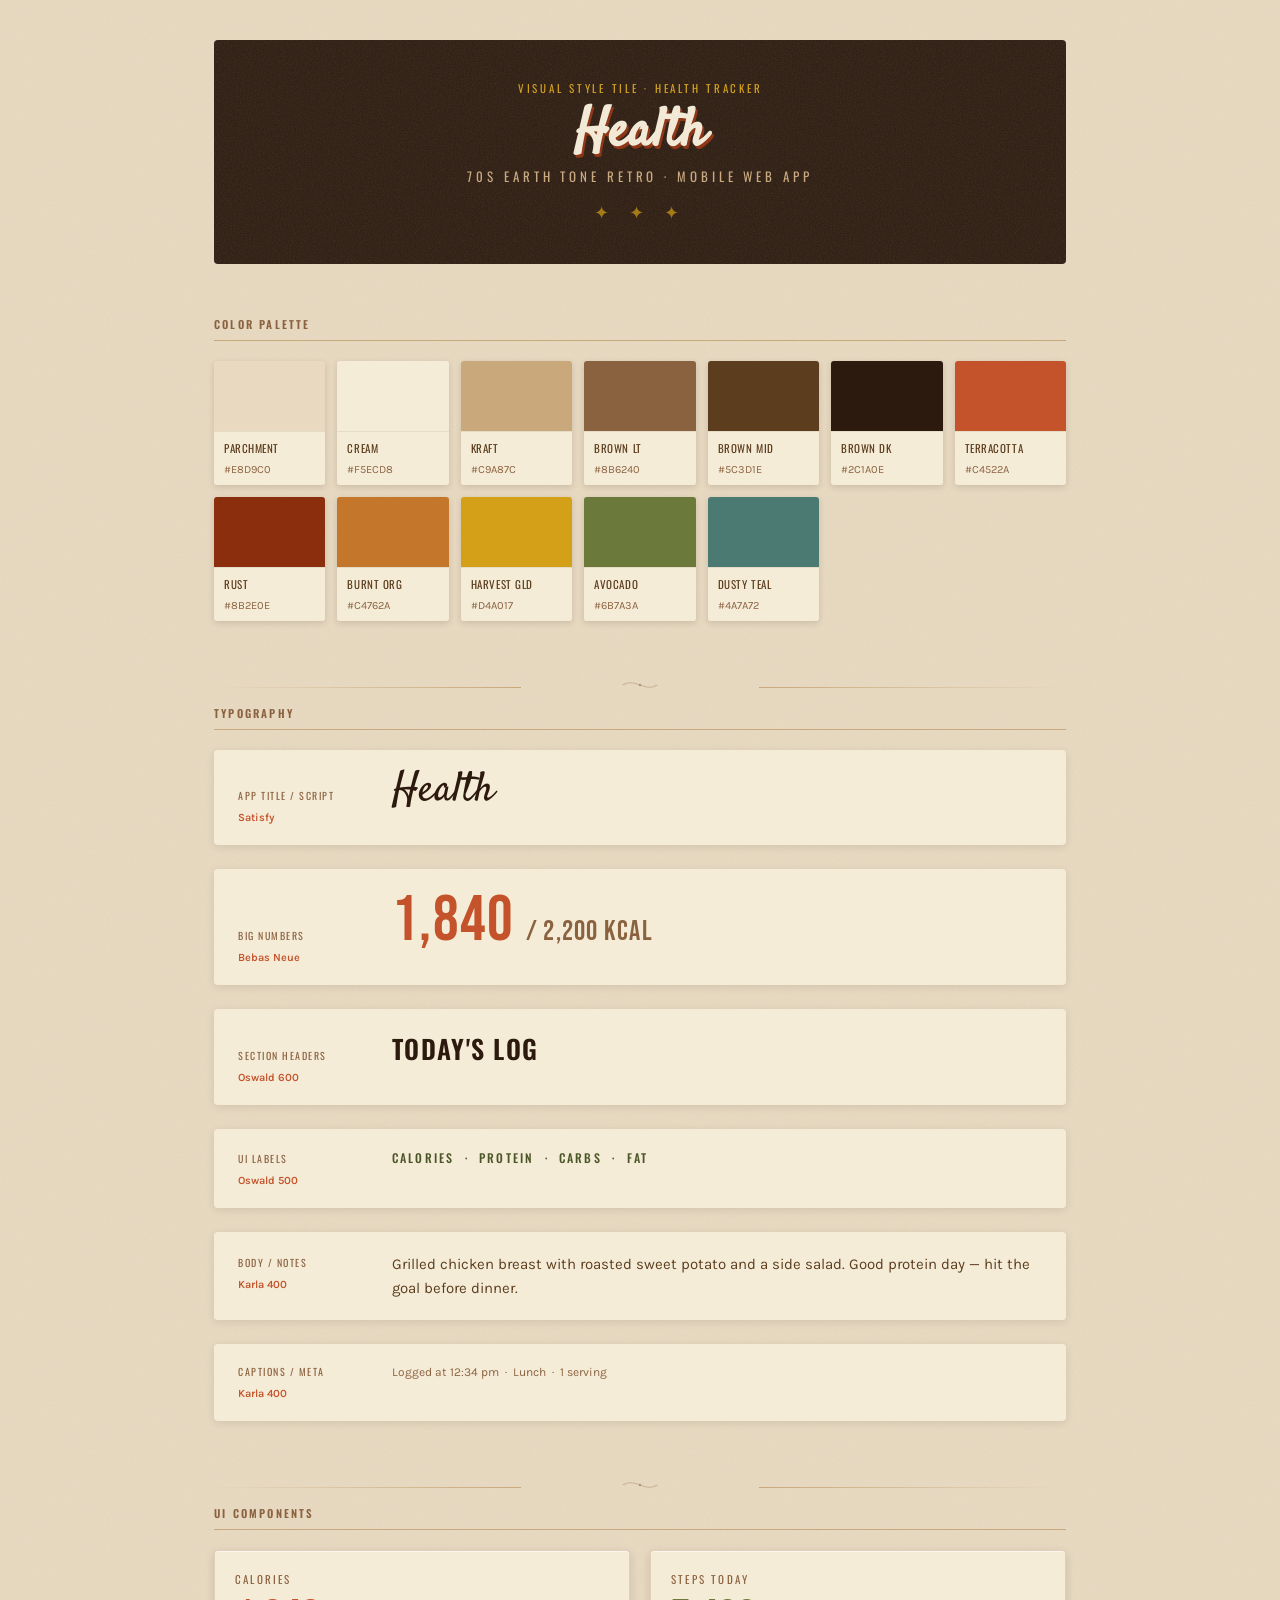
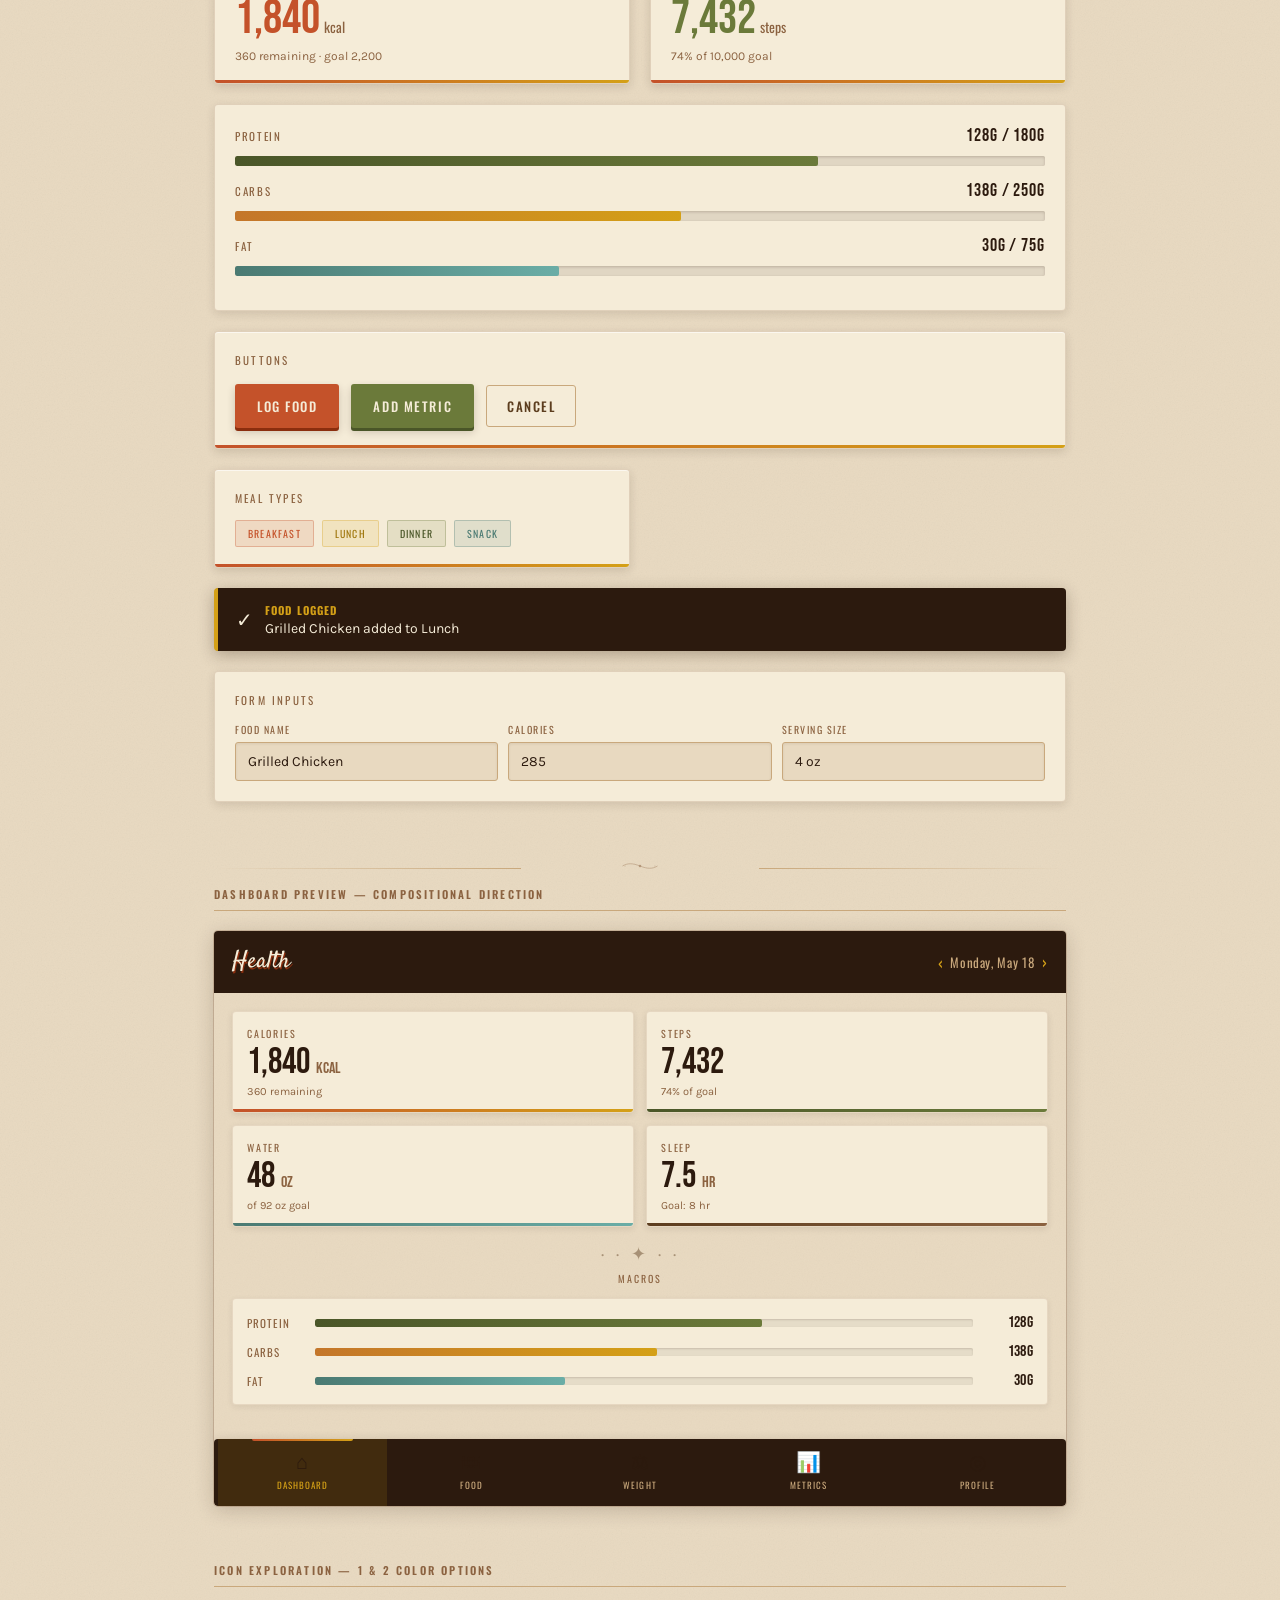
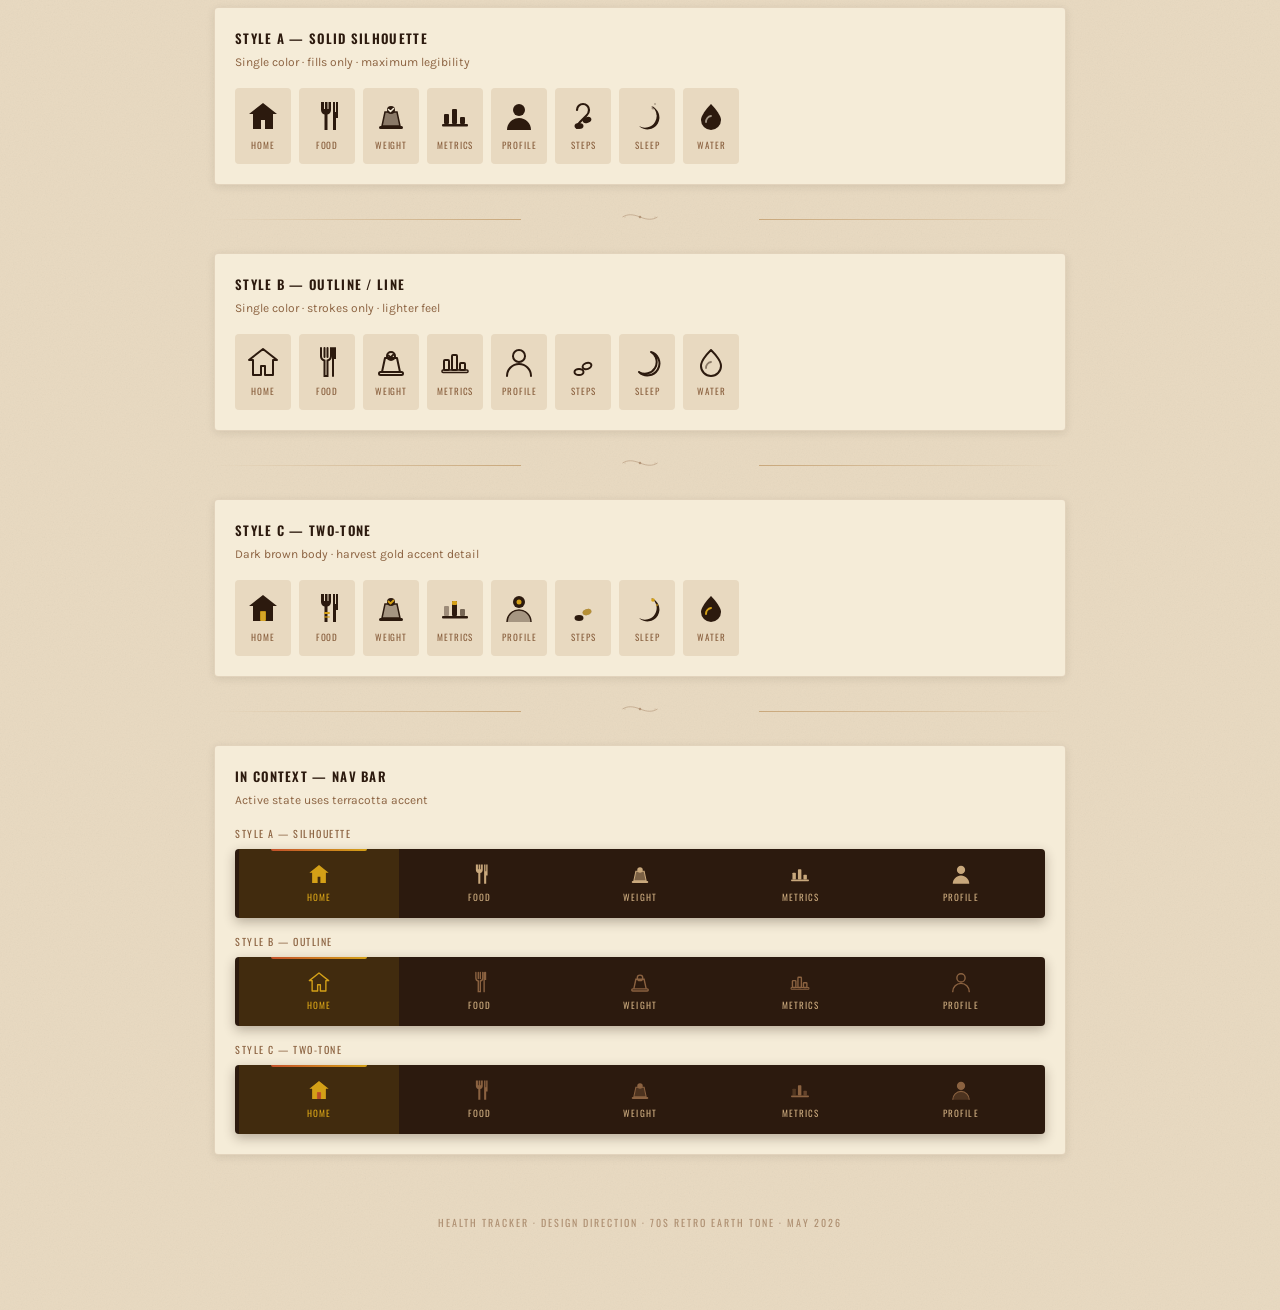
==== commit 1904856d: "rebrand to just Health" ====
--- a/style-tile.html
+++ b/style-tile.html
@@ -571,7 +571,7 @@
 <!-- ══ HEADER ══ -->
 <div class="tile-header">
   <div class="eyebrow">Visual Style Tile · Health Tracker</div>
-  <h1>Vitale</h1>
+  <h1>Health</h1>
   <div class="subtitle">70s Earth Tone Retro · Mobile Web App</div>
   <div class="header-ornament">✦ ✦ ✦</div>
 </div>
@@ -654,7 +654,7 @@
         <span class="type-role">App Title / Script</span>
         <span class="type-font-name">Satisfy</span>
       </div>
-      <div class="type-app-title">Vitale</div>
+      <div class="type-app-title">Health</div>
     </div>
 
     <div class="type-specimen">
@@ -819,7 +819,7 @@
 
       <!-- Top bar -->
       <div class="dash-topbar">
-        <div class="dash-app-name">Vitale</div>
+        <div class="dash-app-name">Health</div>
         <div class="dash-date-nav">
           <span class="arrow">‹</span>
           <span>Monday, May 18</span>
